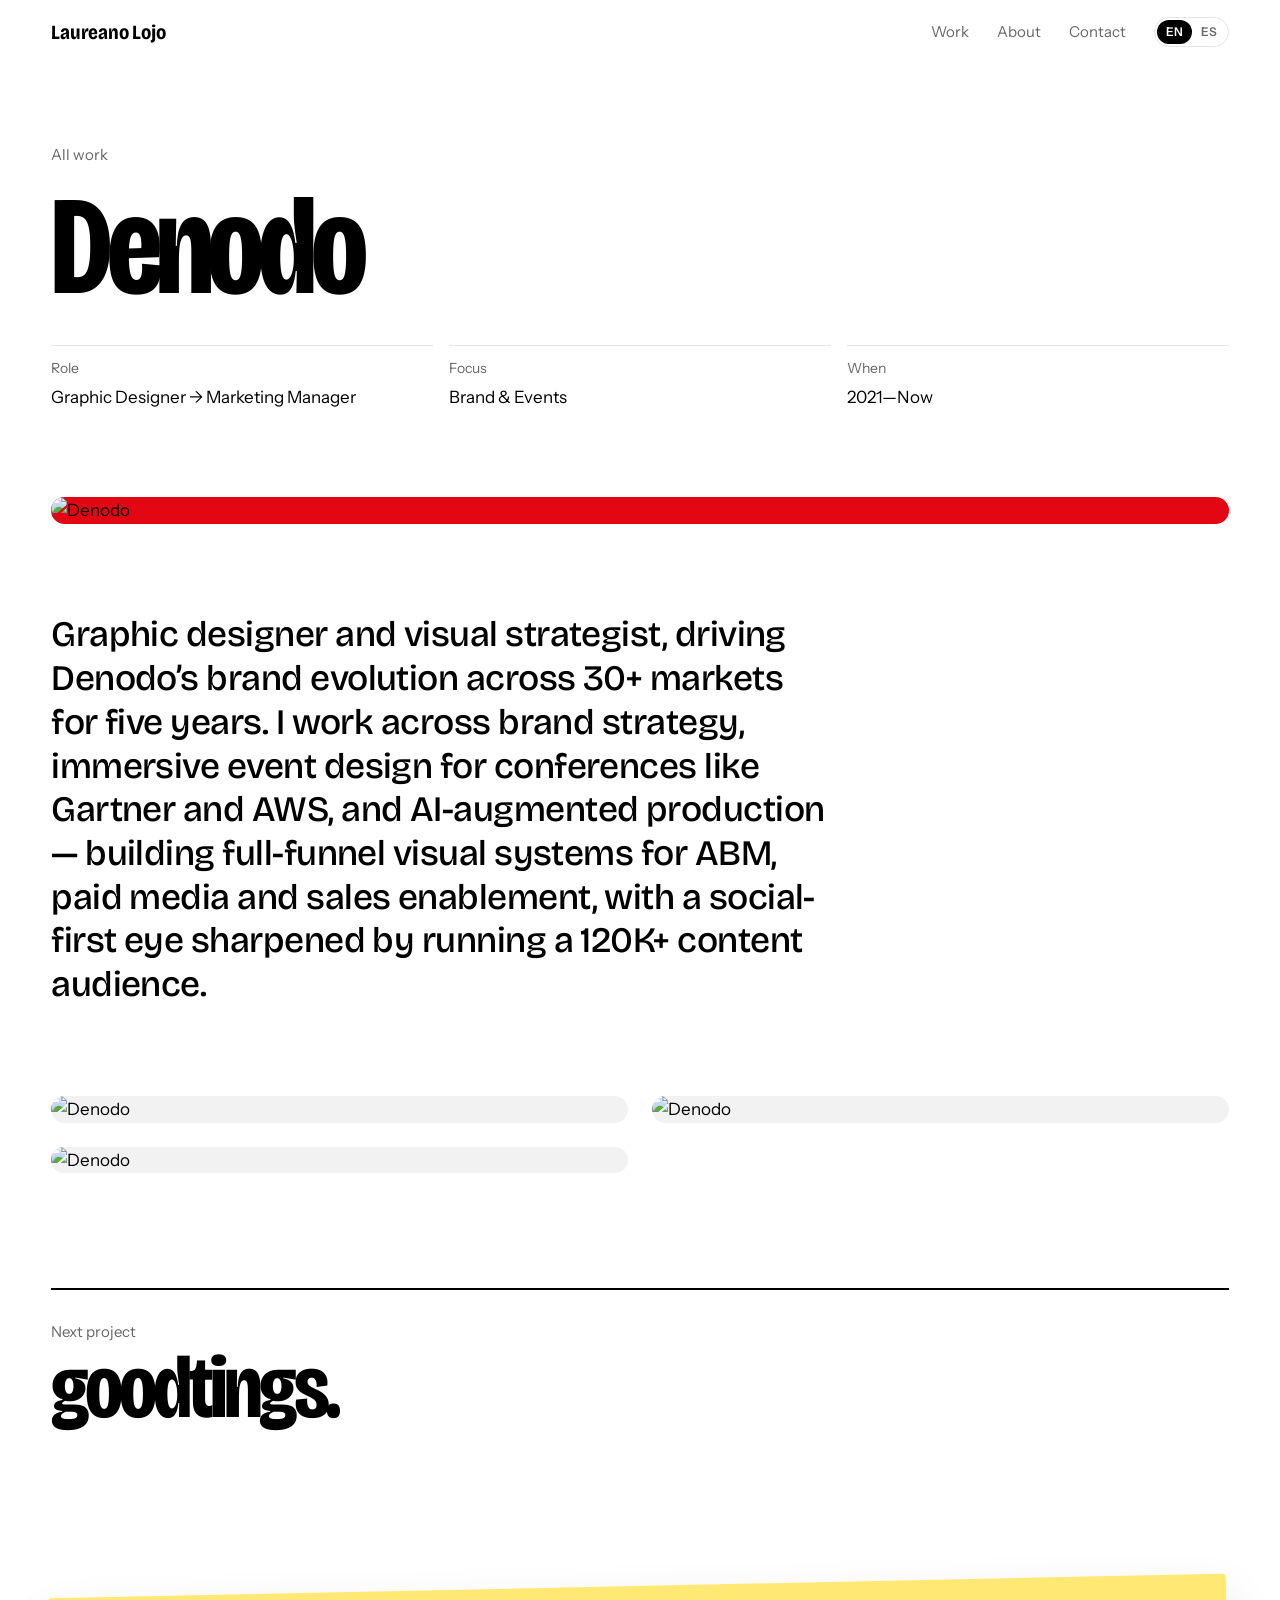
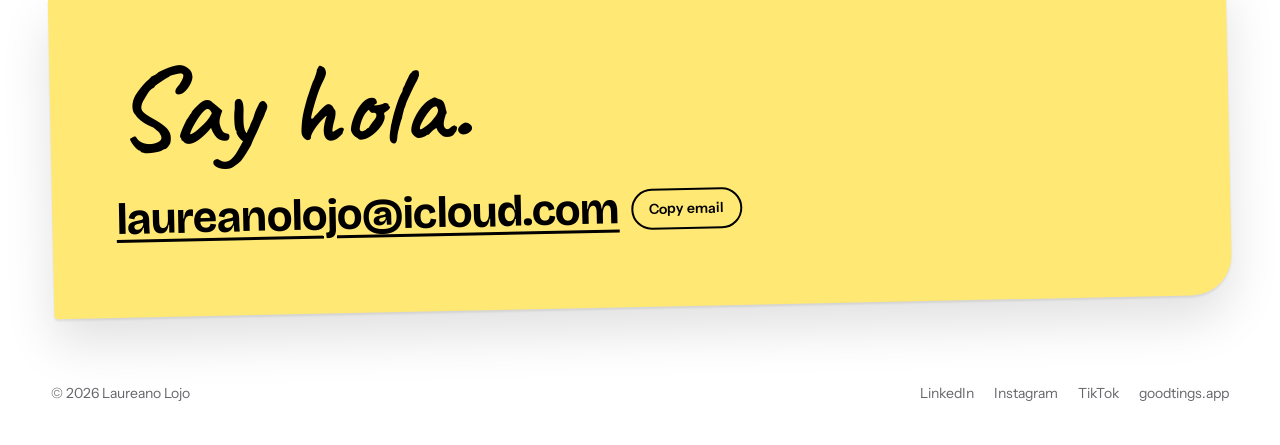
==== project.html @ 53f5b876 "portfolio: the desk — draggable work on a cutting mat, folders for projects, new covers, goodtings 1" ====
<!DOCTYPE html>
<html lang="en">
<head>
<meta charset="UTF-8">
<meta name="viewport" content="width=device-width, initial-scale=1.0, viewport-fit=cover">
<title>Project, Laureano Lojo</title>
<meta name="description" content="Laureano Lojo designs brands, products and the content around them. Brand at Denodo, founder of goodtings. A Coruña, Spain.">
<meta name="theme-color" content="#2F6B57">
<meta property="og:type" content="website">
<meta property="og:title" content="Laureano Lojo, designer">
<meta property="og:description" content="Brands, products and the content around them. Brand at Denodo, founder of goodtings.">
<meta property="og:image" content="https://nitolojo.github.io/laureano-portfolio/assets/images/og-image.jpg">
<meta property="og:url" content="https://nitolojo.github.io/laureano-portfolio/">
<meta name="twitter:card" content="summary_large_image">
<link rel="preconnect" href="https://fonts.googleapis.com">
<link rel="preconnect" href="https://fonts.gstatic.com" crossorigin>
<link href="https://fonts.googleapis.com/css2?family=Bricolage+Grotesque:opsz,wdth,wght@12..96,75..100,500;12..96,75..100,700&family=Caveat:wght@500;600&family=Instrument+Sans:wght@400;600&display=swap" rel="stylesheet">
<link rel="icon" type="image/x-icon" href="assets/favicon.ico">
<link rel="icon" type="image/png" sizes="32x32" href="assets/favicon-32.png">
<link rel="apple-touch-icon" href="assets/apple-touch-icon.png">
<link rel="stylesheet" href="assets/style.css?v=2">
</head>
<body>
<header class="wrap top">
  <a class="name" href="index.html">Laureano Lojo</a>
  <nav aria-label="main">
    <a href="index.html#work" data-en="Work" data-es="Trabajo">Work</a>
    <a href="index.html#about" class="hide-s" data-en="About" data-es="Sobre mí">About</a>
    <a href="index.html#contact" data-en="Contact" data-es="Contacto">Contact</a>
    <span class="lang" role="group" aria-label="language">
      <button type="button" data-lang="en" aria-pressed="true">EN</button>
      <button type="button" data-lang="es" aria-pressed="false">ES</button>
    </span>
  </nav>
</header>

<main id="pd">
  <div class="wrap pd-head">
    <a class="back" href="index.html#work" data-en="All work" data-es="Todo el trabajo">All work</a>
    <h1 id="pd-title">&nbsp;</h1>
    <dl class="pd-meta">
      <div><dt data-en="Role" data-es="Rol">Role</dt><dd id="pd-role"></dd></div>
      <div><dt data-en="Focus" data-es="Enfoque">Focus</dt><dd id="pd-cat"></dd></div>
      <div><dt data-en="When" data-es="Cuándo">When</dt><dd id="pd-year"></dd></div>
    </dl>
    <a class="visit" id="pd-visit" target="_blank" rel="noopener" hidden></a>
  </div>
  <div class="wrap"><div class="pd-cover"><img id="pd-cover" src="" alt=""></div></div>
  <div class="wrap pd-desc"><p id="pd-desc"></p></div>
  <div class="wrap">
    <div class="gallery" id="pd-gallery"></div>
    <a class="next" id="pd-next" href="#"><span data-en="Next project" data-es="Siguiente proyecto">Next project</span><b id="pd-next-name">&nbsp;</b></a>
  </div>
  <section id="contact" class="wrap contact">
    <div class="note">
      <h2 data-en="Say hola." data-es="Di hola.">Say hola.</h2>
      <div class="mail">
        <a href="mailto:laureanolojo@icloud.com">laureanolojo@icloud.com</a>
        <button type="button" class="copy" data-copy="laureanolojo@icloud.com" data-en="Copy email" data-es="Copiar email">Copy email</button>
      </div>
    </div>
  </section>
</main>

<footer class="wrap foot">
  <span>© 2026 Laureano Lojo</span>
  <nav aria-label="social">
    <a href="https://www.linkedin.com/in/laureano-lojo-a14077158/" target="_blank" rel="noopener">LinkedIn</a>
    <a href="https://instagram.com/laureanolojo" target="_blank" rel="noopener">Instagram</a>
    <a href="https://tiktok.com/@laureanolojo" target="_blank" rel="noopener">TikTok</a>
    <a href="https://goodtings.app/" target="_blank" rel="noopener">goodtings.app</a>
  </nav>
</footer>

<script src="assets/data.js?v=2"></script>
<script src="assets/main.js?v=2"></script>
</body>
</html>
---- assets/style.css ----
/* Laureano Lojo — the desk
   Palette: cutting-mat green, white paper, black ink, post-it yellow, signal orange. */
:root {
  --mat: #2F6B57;
  --mat-deep: #275B4A;
  --mat-line: rgba(255, 255, 255, .13);
  --mat-line-strong: rgba(255, 255, 255, .26);
  --paper: #FFFFFF;
  --ink: #000000;
  --graphite: #66666B;
  --rule: #E6E6E3;
  --postit: #FFE873;
  --signal: #FF5A36;
  --display: 'Bricolage Grotesque', 'Helvetica Neue', Arial, sans-serif;
  --text: 'Instrument Sans', 'Helvetica Neue', Arial, sans-serif;
  --hand: 'Caveat', 'Comic Sans MS', cursive;
  --gutter: clamp(16px, 4vw, 56px);
  --ease: cubic-bezier(.2, .8, .2, 1);
}

* { box-sizing: border-box; }
html { -webkit-text-size-adjust: 100%; scroll-behavior: smooth; }
@media (prefers-reduced-motion: reduce) { html { scroll-behavior: auto; } }
body {
  margin: 0; background: var(--paper); color: var(--ink);
  font-family: var(--text); font-size: 17px; line-height: 1.55;
  -webkit-font-smoothing: antialiased; text-rendering: optimizeLegibility;
}
img { max-width: 100%; display: block; }
a { color: inherit; }
button { font: inherit; color: inherit; }
:focus-visible { outline: 3px solid var(--signal); outline-offset: 3px; border-radius: 6px; }
.wrap { padding-inline: var(--gutter); max-width: 1440px; margin-inline: auto; }
.skip { position: absolute; left: -999px; top: 8px; background: var(--ink); color: #fff; padding: 8px 14px; border-radius: 8px; z-index: 100; }
.skip:focus { left: 8px; }

/* ── header ── */
.top { display: flex; align-items: center; justify-content: space-between; gap: 16px; height: 64px; }
.name { font-family: var(--display); font-weight: 700; font-size: 20px; letter-spacing: -.01em; text-decoration: none; font-variation-settings: 'wdth' 85; }
.top nav { display: flex; align-items: center; gap: clamp(10px, 2.4vw, 28px); font-size: 15px; }
.top nav a { text-decoration: none; color: var(--graphite); transition: color .2s; }
.top nav a:hover { color: var(--ink); }
.lang { display: inline-flex; border: 1px solid var(--rule); border-radius: 999px; padding: 2px; }
.lang button { border: 0; background: none; padding: 3px 9px; border-radius: 999px; font-size: 12px; font-weight: 600; color: var(--graphite); cursor: pointer; }
.lang button[aria-pressed="true"] { background: var(--ink); color: #fff; }

/* ── the desk (cutting mat) ── */
.desk {
  position: relative; margin: 0 12px; border-radius: 22px; overflow: hidden;
  height: min(calc(100svh - 76px), 900px); min-height: 600px;
  background:
    linear-gradient(var(--mat-line-strong) 1px, transparent 1px) 0 0 / 200px 200px,
    linear-gradient(90deg, var(--mat-line-strong) 1px, transparent 1px) 0 0 / 200px 200px,
    linear-gradient(var(--mat-line) 1px, transparent 1px) 0 0 / 40px 40px,
    linear-gradient(90deg, var(--mat-line) 1px, transparent 1px) 0 0 / 40px 40px,
    radial-gradient(120% 90% at 30% 20%, var(--mat) 0%, var(--mat-deep) 100%);
  touch-action: pan-y; user-select: none; -webkit-user-select: none;
}
.desk::before { /* the printed ruler along the top edge */
  content: ''; position: absolute; left: 0; right: 0; top: 0; height: 18px; pointer-events: none;
  background:
    linear-gradient(90deg, rgba(255,255,255,.55) 1px, transparent 1px) 0 0 / 40px 14px no-repeat,
    repeating-linear-gradient(90deg, rgba(255,255,255,.55) 0 1px, transparent 1px 40px) 0 0 / 100% 14px no-repeat,
    repeating-linear-gradient(90deg, rgba(255,255,255,.35) 0 1px, transparent 1px 8px) 0 0 / 100% 7px no-repeat;
}
.ruler-n { position: absolute; top: 16px; font: 600 10px/1 var(--text); color: rgba(255,255,255,.55); transform: translateX(-50%); pointer-events: none; }
.desk-copy { position: absolute; left: var(--gutter); right: var(--gutter); bottom: clamp(28px, 5vw, 56px); color: #fff; pointer-events: none; z-index: 1; }
.desk-copy h1 {
  margin: 0; max-width: 15ch; font-family: var(--display); font-weight: 700;
  font-size: clamp(44px, 7.6vw, 124px); line-height: .92; letter-spacing: -.035em; font-variation-settings: 'wdth' 82;
}
.desk-copy p { margin: 18px 0 0; max-width: 44ch; font-size: clamp(15px, 1.3vw, 18px); color: rgba(255,255,255,.82); }

/* objects */
.obj {
  position: absolute; left: 0; top: 0; z-index: 2; cursor: grab; touch-action: none;
  will-change: transform; text-decoration: none; color: var(--ink);
  filter: drop-shadow(0 1px 1px rgba(0,0,0,.18)) drop-shadow(0 8px 14px rgba(0,0,0,.22));
  transition: filter .25s var(--ease);
}
.obj.held { cursor: grabbing; filter: drop-shadow(0 2px 2px rgba(0,0,0,.14)) drop-shadow(0 26px 34px rgba(0,0,0,.3)); }
.obj:focus-visible { outline-color: var(--postit); }
:where(.obj) .face { display: block; position: relative; }
.face span, .face b, .face small { display: block; }

.polaroid { background: #fff; padding: 12px 12px 0; width: 210px; border-radius: 3px; }
.polaroid img { width: 186px; height: 186px; object-fit: cover; border-radius: 1px; pointer-events: none; }
.polaroid .cap { font-family: var(--hand); font-size: 25px; line-height: 1; padding: 12px 2px 16px; text-align: center; }
.phone img { width: 190px; pointer-events: none; }
.badge { width: 190px; }
.badge .clip { width: 46px; height: 64px; margin: 0 auto -14px; border-radius: 10px 10px 4px 4px; background: linear-gradient(#cfd2d6, #9aa0a6); position: relative; z-index: 1; }
.badge .clip::after { content: ''; position: absolute; left: 13px; right: 13px; top: 46px; height: 7px; border-radius: 4px; background: #5c6268; }
.badge .card { background: #fff; border-radius: 14px; overflow: hidden; padding-bottom: 16px; }
.badge .band { background: #E30613; color: #fff; padding: 18px 16px 14px; }
.badge .band b { display: block; font-family: var(--text); font-weight: 700; font-size: 20px; letter-spacing: -.01em; }
.badge .band span { font-size: 12px; opacity: .9; }
.badge .who { padding: 16px 16px 0; }
.badge .who b { display: block; font-family: var(--display); font-weight: 700; font-size: 24px; line-height: 1; font-variation-settings: 'wdth' 85; }
.badge .who span { font-size: 13px; color: var(--graphite); }
.badge .bar { margin: 14px 16px 0; height: 26px; background: repeating-linear-gradient(90deg, #000 0 2px, transparent 2px 4px, #000 4px 5px, transparent 5px 8px); opacity: .85; }
.print { background: #fff; padding: 8px; width: 290px; border-radius: 2px; }
.print img { width: 274px; pointer-events: none; }
.print .tape { position: absolute; top: -12px; left: 50%; width: 96px; height: 26px; margin-left: -48px; background: rgba(255, 246, 200, .78); transform: rotate(-4deg); }
.postit { width: 186px; min-height: 176px; padding: 18px 18px 20px; background: var(--postit); font-family: var(--hand); font-size: 30px; line-height: 1.02; border-radius: 2px 2px 14px 2px; }
.postit small { display: block; margin-top: 10px; font-size: 22px; opacity: .7; }
.sticker { width: 150px; height: 150px; border-radius: 50%; background: var(--signal); color: #fff; display: grid; place-items: center; }
.sticker svg { position: absolute; inset: 0; width: 100%; height: 100%; animation: spin 18s linear infinite; }
.sticker b { font-family: var(--display); font-size: 34px; line-height: .9; text-align: center; font-variation-settings: 'wdth' 80; }
@keyframes spin { to { transform: rotate(1turn); } }
@media (prefers-reduced-motion: reduce) { .sticker svg { animation: none; } }
.bizcard { width: 260px; height: 150px; padding: 18px 20px; background: #fff; border-radius: 6px; display: flex; flex-direction: column; justify-content: space-between; }
.bizcard b { font-family: var(--display); font-size: 22px; font-weight: 700; line-height: 1; font-variation-settings: 'wdth' 85; }
.bizcard span { font-size: 13px; color: var(--graphite); }

.hint { margin: 0 0 14px; color: rgba(255,255,255,.78); font-family: var(--hand); font-size: 26px; transform: rotate(-2deg); transform-origin: left; transition: opacity .6s; }
.desk.touched .hint { opacity: 0; }

/* ── sections ── */
section { padding-block: clamp(72px, 10vw, 140px); }
.sec-h { font-family: var(--display); font-weight: 700; font-size: clamp(36px, 5vw, 64px); line-height: 1; letter-spacing: -.03em; margin: 0 0 clamp(32px, 5vw, 64px); font-variation-settings: 'wdth' 85; }

/* work: projects as folders */
.work-list { display: grid; gap: clamp(48px, 7vw, 96px); }
.proj { display: grid; grid-template-columns: minmax(0, 7fr) minmax(0, 5fr); gap: clamp(24px, 4vw, 64px); align-items: end; text-decoration: none; }
.proj .folder { position: relative; padding-top: 30px; }
.proj .tab { position: absolute; left: 0; top: 0; height: 34px; padding: 6px 18px 0; border-radius: 12px 12px 0 0; background: var(--accent); color: var(--tab-ink, #fff); font-size: 13px; font-weight: 600; }
.proj .sheet { position: relative; border-radius: 0 16px 16px 16px; overflow: hidden; background: var(--accent); aspect-ratio: 16 / 10; }
.proj .sheet img { width: 100%; height: 100%; object-fit: cover; transition: transform .7s var(--ease); }
.proj:hover .sheet img { transform: scale(1.025); }
.proj h3 { margin: 0; font-family: var(--display); font-weight: 700; font-size: clamp(40px, 5.4vw, 80px); line-height: .95; letter-spacing: -.035em; font-variation-settings: 'wdth' 82; }
.proj .meta { margin: 14px 0 0; color: var(--graphite); font-size: 15px; }
.proj .sum { margin: 18px 0 0; max-width: 40ch; }
.proj .open { display: inline-block; margin-top: 22px; font-weight: 600; border-bottom: 2px solid currentColor; padding-bottom: 2px; }
.proj:hover .open { color: var(--mat); }

/* about */
.about { display: grid; grid-template-columns: minmax(0, 7fr) minmax(0, 5fr); gap: clamp(32px, 5vw, 80px); }
.about .lead { margin: 0; font-family: var(--display); font-weight: 500; font-size: clamp(24px, 2.6vw, 36px); line-height: 1.2; letter-spacing: -.015em; max-width: 30ch; }
.facts { margin: 0; display: grid; gap: 0; }
.facts div { display: grid; grid-template-columns: 9.5em 1fr; gap: 16px; padding: 14px 0; border-top: 1px solid var(--rule); }
.facts dt { color: var(--graphite); }
.facts dd { margin: 0; }
.numbers { display: grid; grid-template-columns: repeat(3, minmax(0, 1fr)); gap: 16px; margin-top: clamp(48px, 6vw, 80px); }
.numbers div { padding-top: 16px; border-top: 2px solid var(--ink); }
.numbers b { display: block; font-family: var(--display); font-size: clamp(44px, 6vw, 88px); line-height: .9; letter-spacing: -.04em; font-variation-settings: 'wdth' 80; }
.numbers span { color: var(--graphite); font-size: 15px; }

/* contact: one big post-it */
.contact { padding-bottom: 40px; }
.note {
  position: relative; background: var(--postit); border-radius: 4px 4px 40px 4px; padding: clamp(28px, 5vw, 72px);
  transform: rotate(-1.2deg); box-shadow: 0 2px 2px rgba(0,0,0,.08), 0 24px 50px rgba(0,0,0,.12);
}
.note h2 { margin: 0; font-family: var(--hand); font-weight: 600; font-size: clamp(56px, 9vw, 140px); line-height: .85; }
.note p { margin: 20px 0 0; max-width: 46ch; }
.mail { display: flex; flex-wrap: wrap; align-items: center; gap: 12px; margin-top: 28px; }
.mail a { font-family: var(--display); font-weight: 700; font-size: clamp(22px, 3.4vw, 44px); letter-spacing: -.02em; text-decoration-thickness: 3px; text-underline-offset: 6px; overflow-wrap: anywhere; }
.copy { border: 2px solid var(--ink); background: transparent; border-radius: 999px; padding: 8px 16px; font-weight: 600; font-size: 14px; cursor: pointer; }
.copy:hover { background: var(--ink); color: var(--postit); }
.foot { display: flex; flex-wrap: wrap; justify-content: space-between; gap: 12px; padding-block: 36px 40px; color: var(--graphite); font-size: 14px; }
.foot nav { display: flex; gap: 20px; }
.foot a { text-decoration: none; }
.foot a:hover { color: var(--ink); }

/* project page */
.pd-head { padding-block: clamp(40px, 6vw, 80px) clamp(28px, 4vw, 48px); }
.back { color: var(--graphite); text-decoration: none; font-size: 15px; }
.back:hover { color: var(--ink); }
.pd-head h1 { margin: 18px 0 0; font-family: var(--display); font-weight: 700; font-size: clamp(56px, 11vw, 176px); line-height: .88; letter-spacing: -.045em; font-variation-settings: 'wdth' 78; }
.pd-meta { display: grid; grid-template-columns: repeat(3, minmax(0, 1fr)); gap: 16px; margin: 36px 0 0; }
.pd-meta div { border-top: 1px solid var(--rule); padding-top: 12px; }
.pd-meta dt { color: var(--graphite); font-size: 14px; }
.pd-meta dd { margin: 4px 0 0; }
.visit { display: inline-block; margin-top: 28px; font-weight: 600; border-bottom: 2px solid currentColor; padding-bottom: 2px; text-decoration: none; }
.pd-cover { border-radius: 18px; overflow: hidden; background: var(--accent); }
.pd-cover img { width: 100%; }
.pd-desc { padding-block: clamp(48px, 7vw, 96px); }
.pd-desc p { margin: 0; max-width: 34ch; font-family: var(--display); font-weight: 500; font-size: clamp(24px, 2.8vw, 38px); line-height: 1.22; letter-spacing: -.015em; }
.gallery { columns: 2 380px; column-gap: clamp(12px, 2vw, 24px); }
.gallery img { width: 100%; border-radius: 14px; margin-bottom: clamp(12px, 2vw, 24px); break-inside: avoid; background: #f2f2f2; }
.next { display: block; margin-top: clamp(64px, 9vw, 120px); padding-block: 28px; border-top: 2px solid var(--ink); text-decoration: none; }
.next span { color: var(--graphite); font-size: 15px; }
.next b { display: block; font-family: var(--display); font-size: clamp(44px, 7vw, 104px); line-height: .95; letter-spacing: -.04em; font-variation-settings: 'wdth' 80; transition: color .2s; }
.next:hover b { color: var(--mat); }

/* ── responsive ── */
@media (max-width: 860px) {
  .proj, .about { grid-template-columns: 1fr; }
  .proj { align-items: start; }
  .top nav .hide-s { display: none; }
}
@media (max-width: 640px) {
  .desk { margin: 0 8px; border-radius: 18px; min-height: 560px; }
  .desk-copy h1 { font-size: clamp(40px, 12vw, 60px); }
  .numbers { grid-template-columns: 1fr; }
  .facts div { grid-template-columns: 1fr; gap: 2px; }
  .pd-meta { grid-template-columns: 1fr; }
  .note { transform: none; }
}
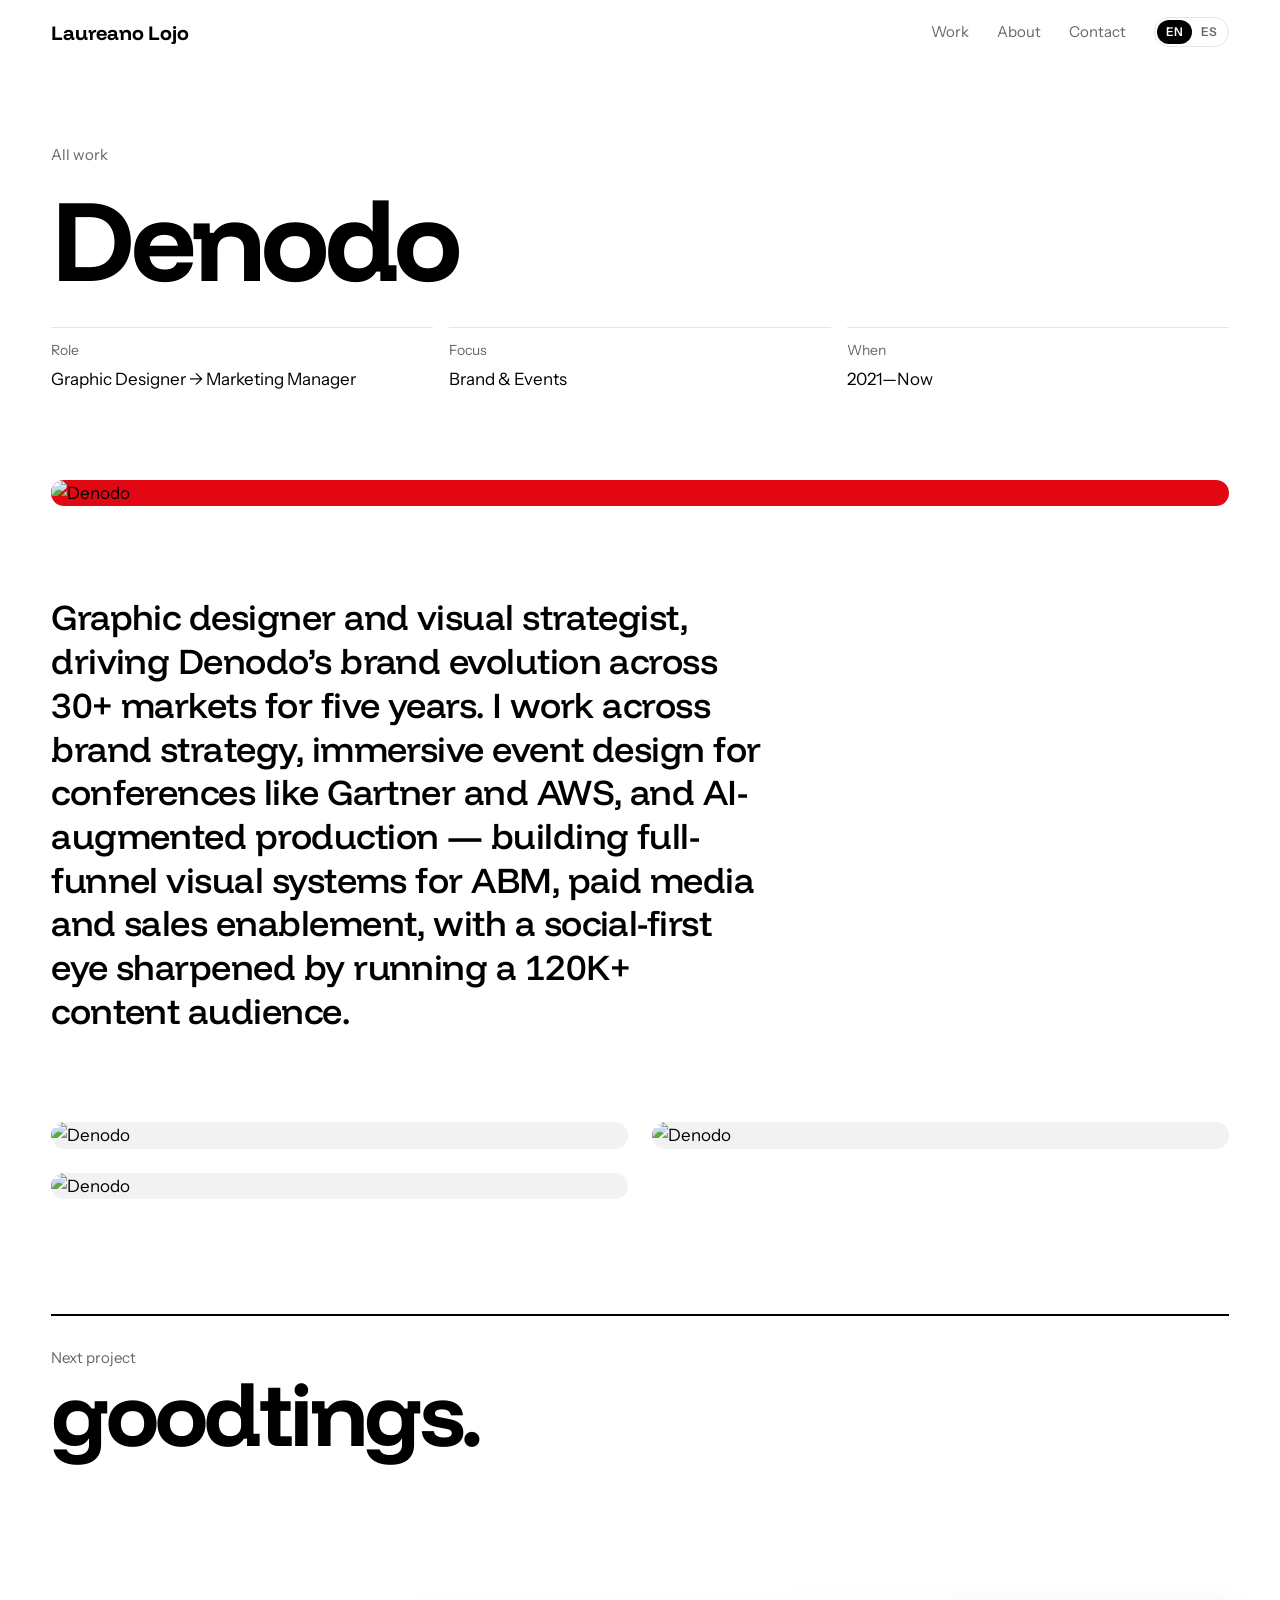
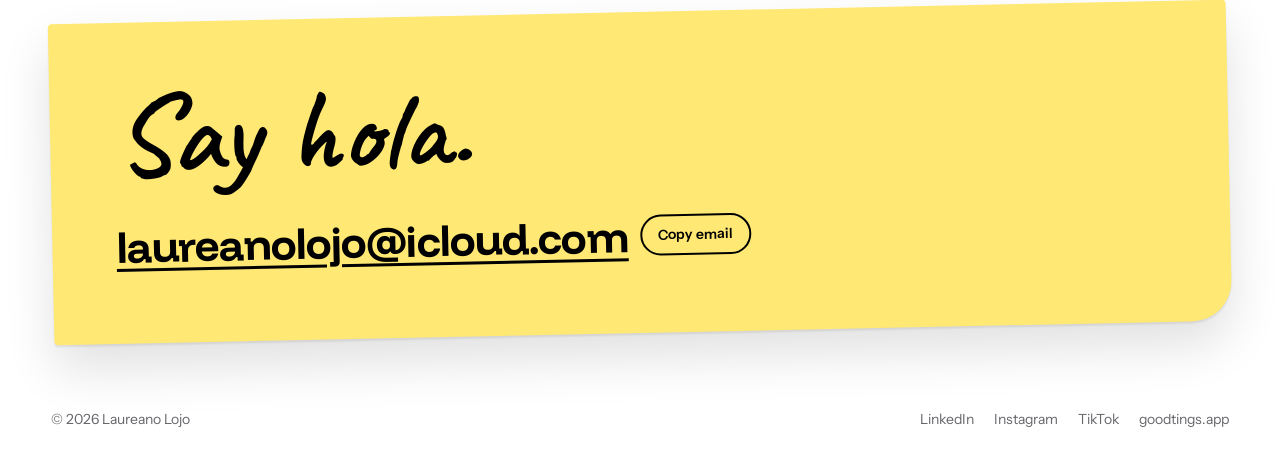
==== commit e41be28d: "portfolio: Funnel Display for headings, headline and desk spacing tuned Co-Authored-By: Claude Opus " ====
--- a/project.html
+++ b/project.html
@@ -14,11 +14,11 @@
 <meta name="twitter:card" content="summary_large_image">
 <link rel="preconnect" href="https://fonts.googleapis.com">
 <link rel="preconnect" href="https://fonts.gstatic.com" crossorigin>
-<link href="https://fonts.googleapis.com/css2?family=Bricolage+Grotesque:opsz,wdth,wght@12..96,75..100,500;12..96,75..100,700&family=Caveat:wght@500;600&family=Instrument+Sans:wght@400;600&display=swap" rel="stylesheet">
+<link href="https://fonts.googleapis.com/css2?family=Funnel+Display:wght@500;600;700&family=Caveat:wght@500;600&family=Instrument+Sans:wght@400;600&display=swap" rel="stylesheet">
 <link rel="icon" type="image/x-icon" href="assets/favicon.ico">
 <link rel="icon" type="image/png" sizes="32x32" href="assets/favicon-32.png">
 <link rel="apple-touch-icon" href="assets/apple-touch-icon.png">
-<link rel="stylesheet" href="assets/style.css?v=2">
+<link rel="stylesheet" href="assets/style.css?v=3">
 </head>
 <body>
 <header class="wrap top">
--- a/assets/style.css
+++ b/assets/style.css
@@ -11,7 +11,7 @@
   --rule: #E6E6E3;
   --postit: #FFE873;
   --signal: #FF5A36;
-  --display: 'Bricolage Grotesque', 'Helvetica Neue', Arial, sans-serif;
+  --display: 'Funnel Display', 'Helvetica Neue', Arial, sans-serif;
   --text: 'Instrument Sans', 'Helvetica Neue', Arial, sans-serif;
   --hand: 'Caveat', 'Comic Sans MS', cursive;
   --gutter: clamp(16px, 4vw, 56px);
@@ -36,7 +36,7 @@
 
 /* ── header ── */
 .top { display: flex; align-items: center; justify-content: space-between; gap: 16px; height: 64px; }
-.name { font-family: var(--display); font-weight: 700; font-size: 20px; letter-spacing: -.01em; text-decoration: none; font-variation-settings: 'wdth' 85; }
+.name { font-family: var(--display); font-weight: 700; font-size: 20px; letter-spacing: -.01em; text-decoration: none; }
 .top nav { display: flex; align-items: center; gap: clamp(10px, 2.4vw, 28px); font-size: 15px; }
 .top nav a { text-decoration: none; color: var(--graphite); transition: color .2s; }
 .top nav a:hover { color: var(--ink); }
@@ -66,8 +66,8 @@
 .ruler-n { position: absolute; top: 16px; font: 600 10px/1 var(--text); color: rgba(255,255,255,.55); transform: translateX(-50%); pointer-events: none; }
 .desk-copy { position: absolute; left: var(--gutter); right: var(--gutter); bottom: clamp(28px, 5vw, 56px); color: #fff; pointer-events: none; z-index: 1; }
 .desk-copy h1 {
-  margin: 0; max-width: 15ch; font-family: var(--display); font-weight: 700;
-  font-size: clamp(44px, 7.6vw, 124px); line-height: .92; letter-spacing: -.035em; font-variation-settings: 'wdth' 82;
+  margin: 0; max-width: 19ch; font-family: var(--display); font-weight: 600;
+  font-size: clamp(40px, 5.6vw, 92px); line-height: .98; letter-spacing: -.03em;
 }
 .desk-copy p { margin: 18px 0 0; max-width: 44ch; font-size: clamp(15px, 1.3vw, 18px); color: rgba(255,255,255,.82); }
 
@@ -95,7 +95,7 @@
 .badge .band b { display: block; font-family: var(--text); font-weight: 700; font-size: 20px; letter-spacing: -.01em; }
 .badge .band span { font-size: 12px; opacity: .9; }
 .badge .who { padding: 16px 16px 0; }
-.badge .who b { display: block; font-family: var(--display); font-weight: 700; font-size: 24px; line-height: 1; font-variation-settings: 'wdth' 85; }
+.badge .who b { display: block; font-family: var(--display); font-weight: 700; font-size: 24px; line-height: 1; }
 .badge .who span { font-size: 13px; color: var(--graphite); }
 .badge .bar { margin: 14px 16px 0; height: 26px; background: repeating-linear-gradient(90deg, #000 0 2px, transparent 2px 4px, #000 4px 5px, transparent 5px 8px); opacity: .85; }
 .print { background: #fff; padding: 8px; width: 290px; border-radius: 2px; }
@@ -105,11 +105,11 @@
 .postit small { display: block; margin-top: 10px; font-size: 22px; opacity: .7; }
 .sticker { width: 150px; height: 150px; border-radius: 50%; background: var(--signal); color: #fff; display: grid; place-items: center; }
 .sticker svg { position: absolute; inset: 0; width: 100%; height: 100%; animation: spin 18s linear infinite; }
-.sticker b { font-family: var(--display); font-size: 34px; line-height: .9; text-align: center; font-variation-settings: 'wdth' 80; }
+.sticker b { font-family: var(--display); font-weight: 600; font-size: 25px; line-height: .95; text-align: center; letter-spacing: -.02em; }
 @keyframes spin { to { transform: rotate(1turn); } }
 @media (prefers-reduced-motion: reduce) { .sticker svg { animation: none; } }
 .bizcard { width: 260px; height: 150px; padding: 18px 20px; background: #fff; border-radius: 6px; display: flex; flex-direction: column; justify-content: space-between; }
-.bizcard b { font-family: var(--display); font-size: 22px; font-weight: 700; line-height: 1; font-variation-settings: 'wdth' 85; }
+.bizcard b { font-family: var(--display); font-size: 22px; font-weight: 700; line-height: 1; }
 .bizcard span { font-size: 13px; color: var(--graphite); }
 
 .hint { margin: 0 0 14px; color: rgba(255,255,255,.78); font-family: var(--hand); font-size: 26px; transform: rotate(-2deg); transform-origin: left; transition: opacity .6s; }
@@ -117,7 +117,7 @@
 
 /* ── sections ── */
 section { padding-block: clamp(72px, 10vw, 140px); }
-.sec-h { font-family: var(--display); font-weight: 700; font-size: clamp(36px, 5vw, 64px); line-height: 1; letter-spacing: -.03em; margin: 0 0 clamp(32px, 5vw, 64px); font-variation-settings: 'wdth' 85; }
+.sec-h { font-family: var(--display); font-weight: 700; font-size: clamp(36px, 5vw, 64px); line-height: 1; letter-spacing: -.03em; margin: 0 0 clamp(32px, 5vw, 64px); }
 
 /* work: projects as folders */
 .work-list { display: grid; gap: clamp(48px, 7vw, 96px); }
@@ -127,7 +127,7 @@
 .proj .sheet { position: relative; border-radius: 0 16px 16px 16px; overflow: hidden; background: var(--accent); aspect-ratio: 16 / 10; }
 .proj .sheet img { width: 100%; height: 100%; object-fit: cover; transition: transform .7s var(--ease); }
 .proj:hover .sheet img { transform: scale(1.025); }
-.proj h3 { margin: 0; font-family: var(--display); font-weight: 700; font-size: clamp(40px, 5.4vw, 80px); line-height: .95; letter-spacing: -.035em; font-variation-settings: 'wdth' 82; }
+.proj h3 { margin: 0; font-family: var(--display); font-weight: 700; font-size: clamp(40px, 5.4vw, 80px); line-height: .95; letter-spacing: -.035em; }
 .proj .meta { margin: 14px 0 0; color: var(--graphite); font-size: 15px; }
 .proj .sum { margin: 18px 0 0; max-width: 40ch; }
 .proj .open { display: inline-block; margin-top: 22px; font-weight: 600; border-bottom: 2px solid currentColor; padding-bottom: 2px; }
@@ -142,7 +142,7 @@
 .facts dd { margin: 0; }
 .numbers { display: grid; grid-template-columns: repeat(3, minmax(0, 1fr)); gap: 16px; margin-top: clamp(48px, 6vw, 80px); }
 .numbers div { padding-top: 16px; border-top: 2px solid var(--ink); }
-.numbers b { display: block; font-family: var(--display); font-size: clamp(44px, 6vw, 88px); line-height: .9; letter-spacing: -.04em; font-variation-settings: 'wdth' 80; }
+.numbers b { display: block; font-family: var(--display); font-size: clamp(44px, 6vw, 88px); line-height: .9; letter-spacing: -.04em; }
 .numbers span { color: var(--graphite); font-size: 15px; }
 
 /* contact: one big post-it */
@@ -166,7 +166,7 @@
 .pd-head { padding-block: clamp(40px, 6vw, 80px) clamp(28px, 4vw, 48px); }
 .back { color: var(--graphite); text-decoration: none; font-size: 15px; }
 .back:hover { color: var(--ink); }
-.pd-head h1 { margin: 18px 0 0; font-family: var(--display); font-weight: 700; font-size: clamp(56px, 11vw, 176px); line-height: .88; letter-spacing: -.045em; font-variation-settings: 'wdth' 78; }
+.pd-head h1 { margin: 18px 0 0; font-family: var(--display); font-weight: 700; font-size: clamp(52px, 9vw, 150px); line-height: .92; letter-spacing: -.04em; }
 .pd-meta { display: grid; grid-template-columns: repeat(3, minmax(0, 1fr)); gap: 16px; margin: 36px 0 0; }
 .pd-meta div { border-top: 1px solid var(--rule); padding-top: 12px; }
 .pd-meta dt { color: var(--graphite); font-size: 14px; }
@@ -180,7 +180,7 @@
 .gallery img { width: 100%; border-radius: 14px; margin-bottom: clamp(12px, 2vw, 24px); break-inside: avoid; background: #f2f2f2; }
 .next { display: block; margin-top: clamp(64px, 9vw, 120px); padding-block: 28px; border-top: 2px solid var(--ink); text-decoration: none; }
 .next span { color: var(--graphite); font-size: 15px; }
-.next b { display: block; font-family: var(--display); font-size: clamp(44px, 7vw, 104px); line-height: .95; letter-spacing: -.04em; font-variation-settings: 'wdth' 80; transition: color .2s; }
+.next b { display: block; font-family: var(--display); font-size: clamp(44px, 7vw, 104px); line-height: .95; letter-spacing: -.04em; transition: color .2s; }
 .next:hover b { color: var(--mat); }
 
 /* ── responsive ── */
@@ -191,7 +191,7 @@
 }
 @media (max-width: 640px) {
   .desk { margin: 0 8px; border-radius: 18px; min-height: 560px; }
-  .desk-copy h1 { font-size: clamp(40px, 12vw, 60px); }
+  .desk-copy h1 { font-size: clamp(36px, 10.4vw, 52px); }
   .numbers { grid-template-columns: 1fr; }
   .facts div { grid-template-columns: 1fr; gap: 2px; }
   .pd-meta { grid-template-columns: 1fr; }
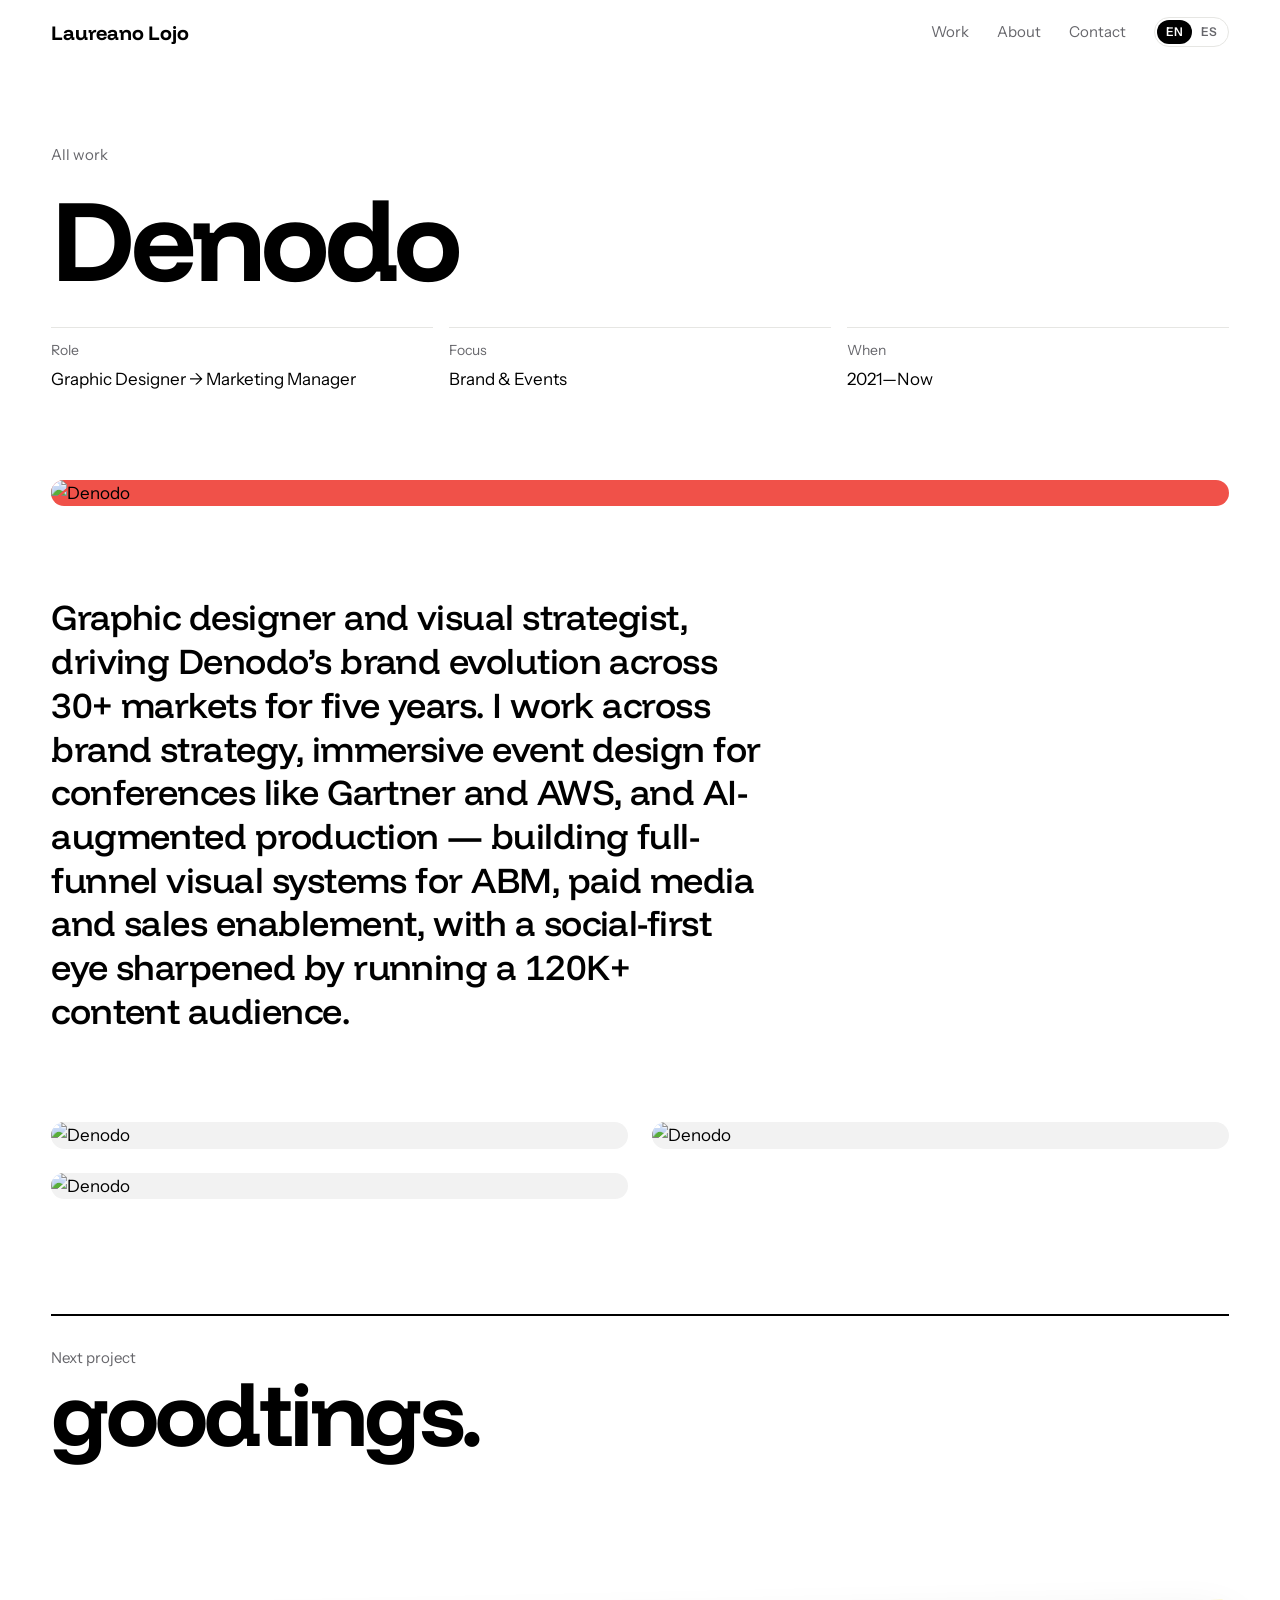
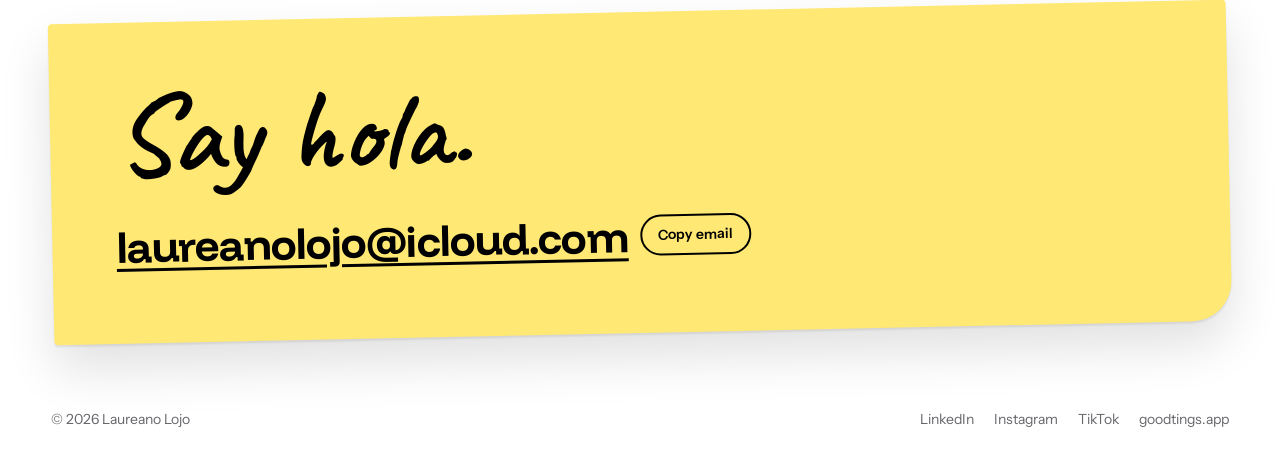
==== commit e6b38da6: "portfolio: cleaner folders (neutral folder, coloured index tab + edge, one sheet that lifts, white f" ====
--- a/project.html
+++ b/project.html
@@ -14,11 +14,11 @@
 <meta name="twitter:card" content="summary_large_image">
 <link rel="preconnect" href="https://fonts.googleapis.com">
 <link rel="preconnect" href="https://fonts.gstatic.com" crossorigin>
-<link href="https://fonts.googleapis.com/css2?family=Funnel+Display:wght@500;600;700&family=Caveat:wght@500;600&family=Instrument+Sans:wght@400;600&display=swap" rel="stylesheet">
-<link rel="icon" type="image/x-icon" href="assets/favicon.ico">
-<link rel="icon" type="image/png" sizes="32x32" href="assets/favicon-32.png">
-<link rel="apple-touch-icon" href="assets/apple-touch-icon.png">
-<link rel="stylesheet" href="assets/style.css?v=3">
+<link href="https://fonts.googleapis.com/css2?family=Figtree:wght@700;800&family=Funnel+Display:wght@500;600;700&family=Caveat:wght@500;600&family=Instrument+Sans:wght@400;600&display=swap" rel="stylesheet">
+<link rel="icon" type="image/x-icon" href="assets/favicon.ico?v=2">
+<link rel="icon" type="image/png" sizes="32x32" href="assets/favicon-32.png?v=2">
+<link rel="apple-touch-icon" href="assets/apple-touch-icon.png?v=2">
+<link rel="stylesheet" href="assets/style.css?v=6">
 </head>
 <body>
 <header class="wrap top">
@@ -72,7 +72,7 @@
   </nav>
 </footer>
 
-<script src="assets/data.js?v=2"></script>
-<script src="assets/main.js?v=2"></script>
+<script src="assets/data.js?v=6"></script>
+<script src="assets/main.js?v=6"></script>
 </body>
 </html>
--- a/assets/style.css
+++ b/assets/style.css
@@ -91,7 +91,7 @@
 .badge .clip { width: 46px; height: 64px; margin: 0 auto -14px; border-radius: 10px 10px 4px 4px; background: linear-gradient(#cfd2d6, #9aa0a6); position: relative; z-index: 1; }
 .badge .clip::after { content: ''; position: absolute; left: 13px; right: 13px; top: 46px; height: 7px; border-radius: 4px; background: #5c6268; }
 .badge .card { background: #fff; border-radius: 14px; overflow: hidden; padding-bottom: 16px; }
-.badge .band { background: #E30613; color: #fff; padding: 18px 16px 14px; }
+.badge .band { background: #F05149; color: #fff; padding: 18px 16px 14px; }
 .badge .band b { display: block; font-family: var(--text); font-weight: 700; font-size: 20px; letter-spacing: -.01em; }
 .badge .band span { font-size: 12px; opacity: .9; }
 .badge .who { padding: 16px 16px 0; }
@@ -119,19 +119,50 @@
 section { padding-block: clamp(72px, 10vw, 140px); }
 .sec-h { font-family: var(--display); font-weight: 700; font-size: clamp(36px, 5vw, 64px); line-height: 1; letter-spacing: -.03em; margin: 0 0 clamp(32px, 5vw, 64px); }
 
-/* work: projects as folders */
-.work-list { display: grid; gap: clamp(48px, 7vw, 96px); }
-.proj { display: grid; grid-template-columns: minmax(0, 7fr) minmax(0, 5fr); gap: clamp(24px, 4vw, 64px); align-items: end; text-decoration: none; }
-.proj .folder { position: relative; padding-top: 30px; }
-.proj .tab { position: absolute; left: 0; top: 0; height: 34px; padding: 6px 18px 0; border-radius: 12px 12px 0 0; background: var(--accent); color: var(--tab-ink, #fff); font-size: 13px; font-weight: 600; }
-.proj .sheet { position: relative; border-radius: 0 16px 16px 16px; overflow: hidden; background: var(--accent); aspect-ratio: 16 / 10; }
-.proj .sheet img { width: 100%; height: 100%; object-fit: cover; transition: transform .7s var(--ease); }
-.proj:hover .sheet img { transform: scale(1.025); }
-.proj h3 { margin: 0; font-family: var(--display); font-weight: 700; font-size: clamp(40px, 5.4vw, 80px); line-height: .95; letter-spacing: -.035em; }
-.proj .meta { margin: 14px 0 0; color: var(--graphite); font-size: 15px; }
-.proj .sum { margin: 18px 0 0; max-width: 40ch; }
-.proj .open { display: inline-block; margin-top: 22px; font-weight: 600; border-bottom: 2px solid currentColor; padding-bottom: 2px; }
-.proj:hover .open { color: var(--mat); }
+/* work: a drawer of folders. they stack as you scroll and their coloured tabs stay visible, like an index. */
+.work-list { position: relative; }
+.folder {
+  position: sticky; top: 76px; display: block; padding-top: 46px; margin-bottom: 18vh;
+  text-decoration: none; color: var(--ink); transform-origin: 50% 0; will-change: transform;
+}
+.folder:last-child { margin-bottom: 0; }
+.f-tab {
+  position: absolute; top: 0; left: var(--tabx); width: min(30%, 320px); height: 50px; padding: 12px 20px 0;
+  display: flex; justify-content: space-between; align-items: baseline; gap: 12px;
+  background: var(--accent); color: var(--f-ink); border-radius: 14px 14px 0 0;
+  font-family: var(--display); font-weight: 600; font-size: 18px; letter-spacing: -.01em;
+}
+.f-tab em { font-style: normal; font-family: var(--text); font-weight: 400; font-size: 13px; opacity: .8; }
+.f-back {
+  position: relative; display: block; height: clamp(520px, 72vh, 660px);
+  background: #F1F1EF; border-radius: 22px; border-top: 4px solid var(--accent); overflow: hidden;
+  box-shadow: 0 -10px 30px rgba(0,0,0,.06);
+}
+.folder:first-child .f-back { box-shadow: none; }
+.f-sheet {
+  position: absolute; left: 7%; right: 7%; top: 6%; aspect-ratio: 16 / 10; border-radius: 14px; overflow: hidden; background: #fff;
+  box-shadow: 0 1px 2px rgba(0,0,0,.08), 0 18px 40px rgba(0,0,0,.12);
+  transition: transform .7s var(--ease);
+}
+.f-sheet img { width: 100%; height: 100%; object-fit: cover; }
+.folder:hover .f-sheet, .folder:focus-visible .f-sheet { transform: translateY(-14px); }
+.f-front {
+  position: absolute; left: 0; right: 0; bottom: 0; height: 44%;
+  display: grid; grid-template-columns: minmax(0, 1.1fr) minmax(0, 1fr); gap: clamp(20px, 4vw, 64px); align-items: end;
+  padding: clamp(24px, 3.4vw, 48px); background: #fff; border-radius: 22px;
+  box-shadow: 0 -1px 0 rgba(0,0,0,.05), 0 -24px 48px rgba(0,0,0,.08);
+}
+.f-front h3 { margin: 0; font-family: var(--display); font-weight: 600; font-size: clamp(44px, 6vw, 92px); line-height: .92; letter-spacing: -.04em; }
+.f-info { display: block; max-width: 40ch; }
+.f-info .meta { display: block; color: var(--graphite); font-size: 15px; }
+.f-info .sum { display: block; margin-top: 10px; font-size: 17px; }
+.f-open {
+  display: inline-flex; align-items: center; gap: 10px; margin-top: 22px; padding: 10px 18px 10px 14px; border-radius: 999px;
+  border: 1.5px solid var(--ink); font-weight: 600; font-size: 15px; transition: background .25s, color .25s;
+}
+.f-open i { width: 10px; height: 10px; border-radius: 50%; background: var(--accent); }
+.folder:hover .f-open, .folder:focus-visible .f-open { background: var(--ink); color: #fff; }
+@media (prefers-reduced-motion: reduce) { .f-sheet { transition: none; } }
 
 /* about */
 .about { display: grid; grid-template-columns: minmax(0, 7fr) minmax(0, 5fr); gap: clamp(32px, 5vw, 80px); }
@@ -183,10 +214,44 @@
 .next b { display: block; font-family: var(--display); font-size: clamp(44px, 7vw, 104px); line-height: .95; letter-spacing: -.04em; transition: color .2s; }
 .next:hover b { color: var(--mat); }
 
+/* case study */
+.story { display: grid; gap: clamp(88px, 12vw, 168px); }
+.blk-text h2 { margin: 0; font-family: var(--display); font-weight: 600; font-size: clamp(34px, 4.2vw, 60px); line-height: 1; letter-spacing: -.03em; }
+.blk-text p { margin: 18px 0 0; max-width: 44ch; color: #2b2b2e; font-size: 18px; }
+.blk img, .blk video { width: 100%; border-radius: 20px; background: #f3f3f3; }
+.blk-split { display: grid; grid-template-columns: minmax(0, 5fr) minmax(0, 6fr); gap: clamp(28px, 6vw, 96px); align-items: center; }
+.blk-split img { aspect-ratio: 4 / 5; object-fit: cover; }
+.blk-wide .blk-text { display: grid; grid-template-columns: minmax(0, 5fr) minmax(0, 6fr); gap: clamp(20px, 6vw, 96px); align-items: end; margin-bottom: clamp(28px, 4vw, 48px); }
+.blk-wide .blk-text p { margin: 0; }
+.blk-glasses { background: #050505; color: #fff; border-radius: 28px; padding: clamp(28px, 5vw, 72px); }
+.blk-glasses .blk-text p { color: rgba(255,255,255,.72); }
+.lenses { display: grid; grid-template-columns: 1fr 1.05fr 1fr; gap: clamp(10px, 2vw, 24px); align-items: center; margin-top: clamp(32px, 5vw, 56px); }
+.lenses img { aspect-ratio: 4 / 5; object-fit: cover; border-radius: 16px; background: #111; }
+.lenses video { aspect-ratio: 9 / 16; object-fit: cover; border-radius: 22px; background: #111; box-shadow: 0 0 0 1px rgba(255,255,255,.12), 0 30px 80px rgba(74,237,128,.12); }
+.kit { display: grid; grid-template-columns: repeat(4, minmax(0, 1fr)); gap: clamp(10px, 1.6vw, 18px); margin-top: clamp(28px, 4vw, 48px); }
+.k-mark { grid-column: span 2; grid-row: span 2; background: #0D0D0D; border-radius: 20px; display: grid; place-items: center; min-height: 280px; }
+.k-mark img { width: 62%; background: none; border-radius: 0; }
+.k-type { grid-column: span 2; border: 1px solid var(--rule); border-radius: 20px; padding: 22px 24px; display: grid; grid-template-columns: auto 1fr; column-gap: 20px; align-items: end; font-family: 'Figtree', var(--text); }
+.k-type b { grid-row: span 2; font-size: clamp(64px, 7vw, 108px); line-height: .8; font-weight: 800; }
+.k-type span { color: var(--graphite); font-size: 14px; }
+.k-type .k-sample { color: var(--ink); font-size: clamp(16px, 1.6vw, 22px); font-weight: 700; line-height: 1.15; }
+.k-chip { border-radius: 20px; padding: 18px 18px 16px; min-height: 120px; display: flex; flex-direction: column; justify-content: space-between; font-size: 14px; font-weight: 600; box-shadow: inset 0 0 0 1px rgba(0,0,0,.08); }
+.k-chip span:last-child { opacity: .7; font-weight: 400; }
+
 /* ── responsive ── */
 @media (max-width: 860px) {
-  .proj, .about { grid-template-columns: 1fr; }
-  .proj { align-items: start; }
+  .about, .blk-split, .blk-wide .blk-text { grid-template-columns: 1fr; }
+  .f-back { height: auto; padding: 18px 14px 0; }
+  .f-sheet { position: relative; left: auto; right: auto; top: auto; display: block; }
+  .f-front { position: relative; height: auto; margin: -36px -14px 0; grid-template-columns: 1fr; gap: 14px; padding: 24px 22px 26px; }
+  .folder { top: 68px; margin-bottom: 10vh; }
+  .f-tab { width: 33.33%; padding: 13px 14px 0; font-size: 15px; height: 46px; }
+  .f-tab em { display: none; }
+  .lenses { grid-template-columns: 1fr 1fr; }
+  .lenses video { grid-column: 1 / -1; grid-row: 1; width: min(100%, 340px); justify-self: center; }
+  .kit { grid-template-columns: repeat(2, minmax(0, 1fr)); }
+  .k-mark, .k-type { grid-column: span 2; }
+  .k-mark { grid-row: auto; min-height: 200px; }
   .top nav .hide-s { display: none; }
 }
 @media (max-width: 640px) {
@@ -197,3 +262,5 @@
   .pd-meta { grid-template-columns: 1fr; }
   .note { transform: none; }
 }
+.blk-wide.tall img { width: min(100%, 900px); margin-left: auto; }
+.gallery:has(> img:only-child) { columns: 1; max-width: 760px; }
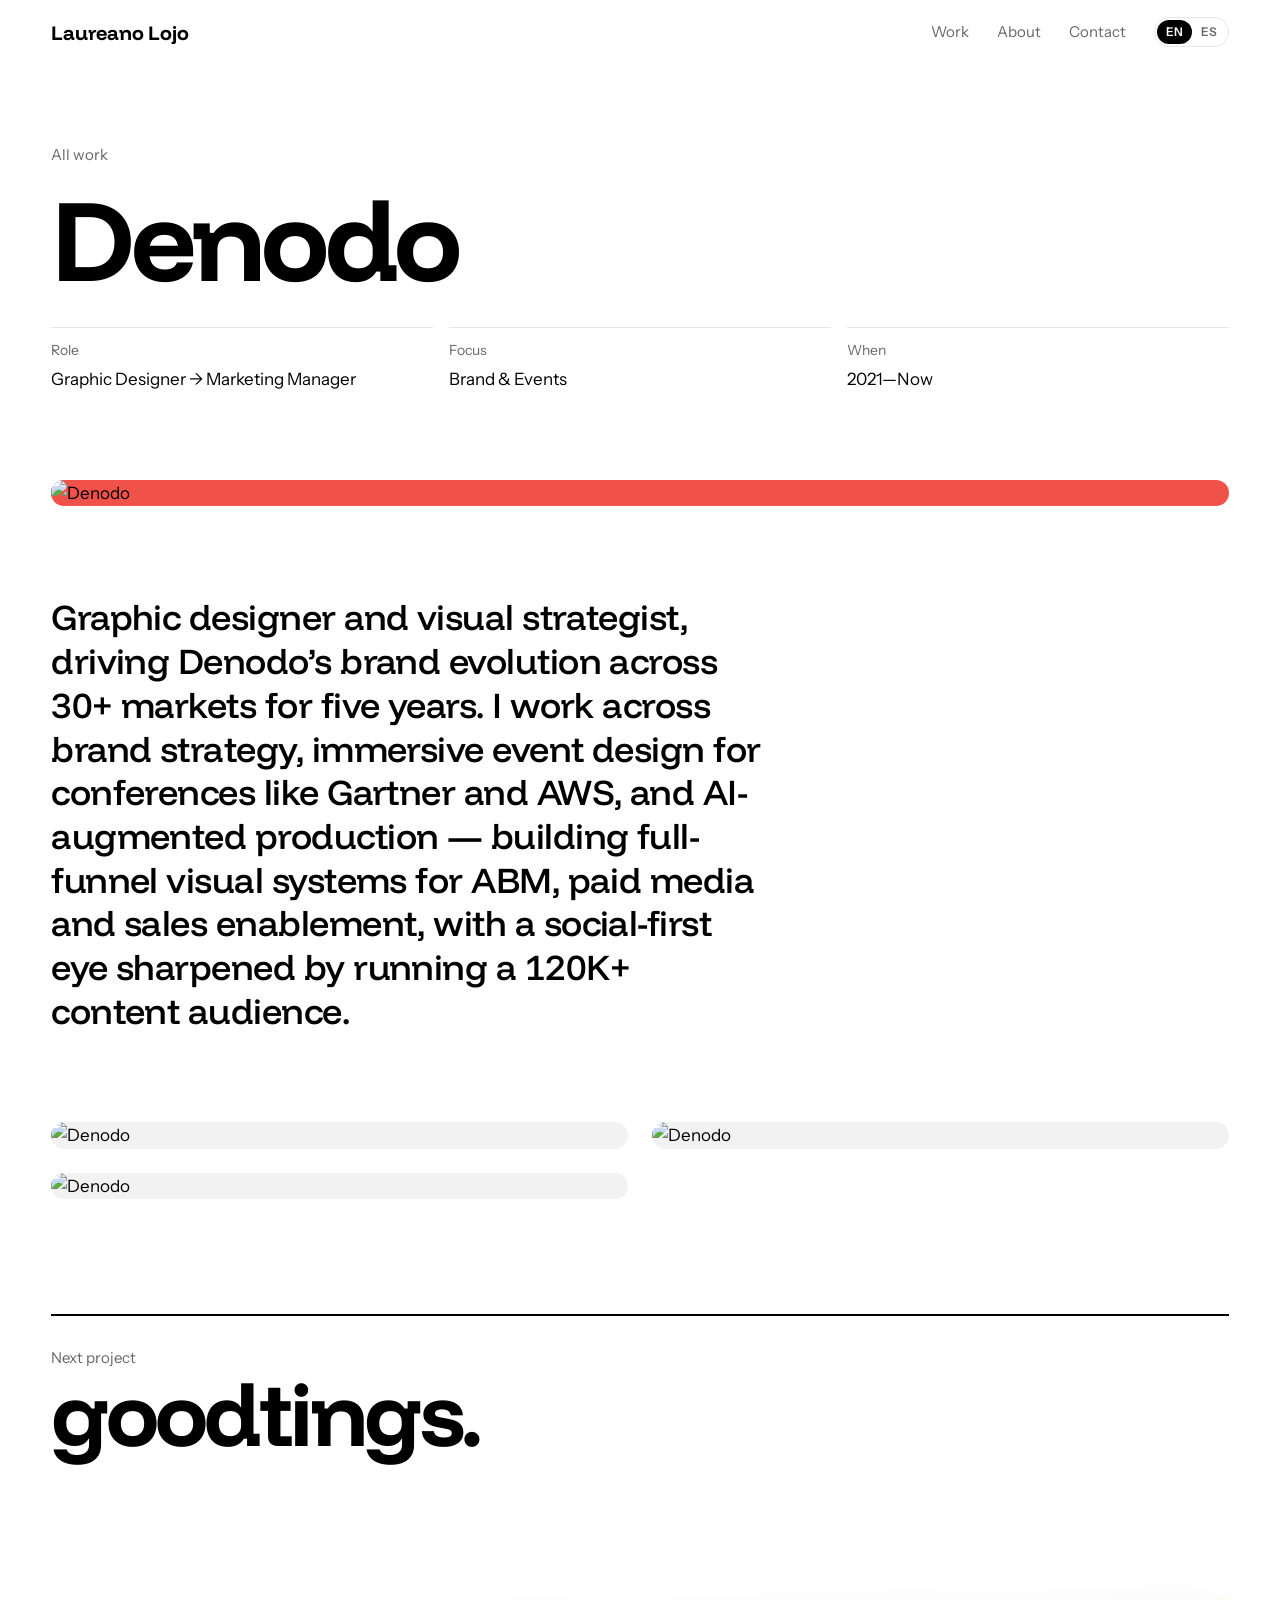
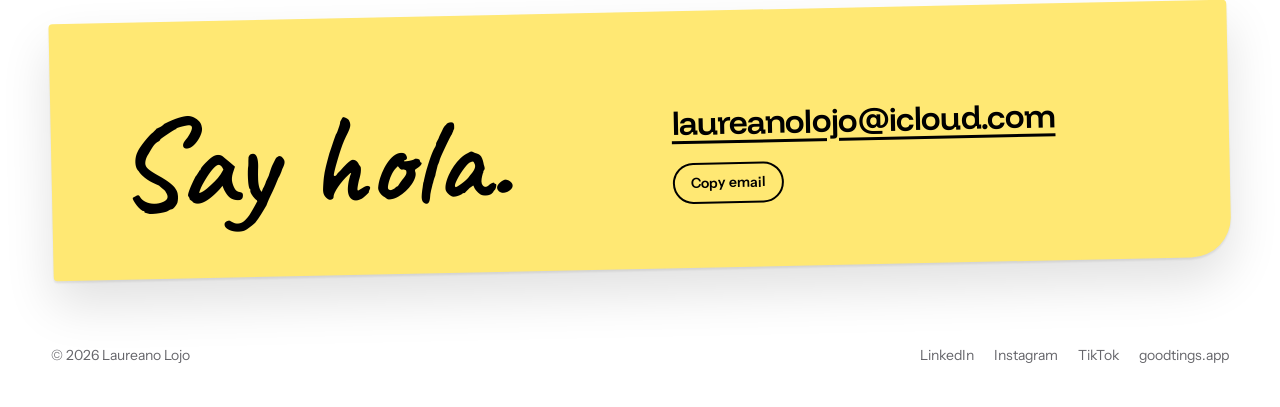
==== commit 2552f3bd: "portfolio polish: tab fillets and square corner on edge folder, sticker ring fits once, business car" ====
--- a/project.html
+++ b/project.html
@@ -18,7 +18,7 @@
 <link rel="icon" type="image/x-icon" href="assets/favicon.ico?v=2">
 <link rel="icon" type="image/png" sizes="32x32" href="assets/favicon-32.png?v=2">
 <link rel="apple-touch-icon" href="assets/apple-touch-icon.png?v=2">
-<link rel="stylesheet" href="assets/style.css?v=6">
+<link rel="stylesheet" href="assets/style.css?v=7">
 </head>
 <body>
 <header class="wrap top">
@@ -73,6 +73,6 @@
 </footer>
 
 <script src="assets/data.js?v=6"></script>
-<script src="assets/main.js?v=6"></script>
+<script src="assets/main.js?v=7"></script>
 </body>
 </html>
--- a/assets/style.css
+++ b/assets/style.css
@@ -110,7 +110,7 @@
 @media (prefers-reduced-motion: reduce) { .sticker svg { animation: none; } }
 .bizcard { width: 260px; height: 150px; padding: 18px 20px; background: #fff; border-radius: 6px; display: flex; flex-direction: column; justify-content: space-between; }
 .bizcard b { font-family: var(--display); font-size: 22px; font-weight: 700; line-height: 1; }
-.bizcard span { font-size: 13px; color: var(--graphite); }
+.bizcard span { font-size: 13px; color: var(--graphite); line-height: 1.5; }
 
 .hint { margin: 0 0 14px; color: rgba(255,255,255,.78); font-family: var(--hand); font-size: 26px; transform: rotate(-2deg); transform-origin: left; transition: opacity .6s; }
 .desk.touched .hint { opacity: 0; }
@@ -135,9 +135,19 @@
 .f-tab em { font-style: normal; font-family: var(--text); font-weight: 400; font-size: 13px; opacity: .8; }
 .f-back {
   position: relative; display: block; height: clamp(520px, 72vh, 660px);
-  background: #F1F1EF; border-radius: 22px; border-top: 4px solid var(--accent); overflow: hidden;
+  background: #F1F1EF; border-radius: 22px; overflow: hidden;
   box-shadow: 0 -10px 30px rgba(0,0,0,.06);
 }
+.f-back::before { content: ''; position: absolute; left: 0; right: 0; top: 0; height: 4px; background: var(--accent); z-index: 1; }
+.folder.at-edge .f-back { border-top-left-radius: 0; }
+/* the curve where the tab meets the folder edge */
+.f-tab::before, .f-tab::after {
+  content: ''; position: absolute; bottom: 0; width: 14px; height: 14px; pointer-events: none;
+  background: radial-gradient(circle at var(--cx) 0, transparent 13.5px, var(--accent) 14px);
+}
+.f-tab::before { left: -14px; --cx: 0; }
+.f-tab::after { right: -14px; --cx: 100%; }
+.folder.at-edge .f-tab::before { display: none; }
 .folder:first-child .f-back { box-shadow: none; }
 .f-sheet {
   position: absolute; left: 7%; right: 7%; top: 6%; aspect-ratio: 16 / 10; border-radius: 14px; overflow: hidden; background: #fff;
@@ -182,10 +192,11 @@
   position: relative; background: var(--postit); border-radius: 4px 4px 40px 4px; padding: clamp(28px, 5vw, 72px);
   transform: rotate(-1.2deg); box-shadow: 0 2px 2px rgba(0,0,0,.08), 0 24px 50px rgba(0,0,0,.12);
 }
-.note h2 { margin: 0; font-family: var(--hand); font-weight: 600; font-size: clamp(56px, 9vw, 140px); line-height: .85; }
-.note p { margin: 20px 0 0; max-width: 46ch; }
-.mail { display: flex; flex-wrap: wrap; align-items: center; gap: 12px; margin-top: 28px; }
-.mail a { font-family: var(--display); font-weight: 700; font-size: clamp(22px, 3.4vw, 44px); letter-spacing: -.02em; text-decoration-thickness: 3px; text-underline-offset: 6px; overflow-wrap: anywhere; }
+.note { display: grid; grid-template-columns: minmax(0, 1fr) minmax(0, 1fr); gap: clamp(24px, 5vw, 80px); align-items: end; }
+.note h2 { margin: 0; font-family: var(--hand); font-weight: 600; font-size: clamp(64px, 10vw, 160px); line-height: .8; }
+.note p { margin: 0; max-width: 42ch; font-size: 18px; }
+.mail { display: flex; flex-wrap: wrap; align-items: center; gap: 14px; margin-top: 22px; }
+.mail a { font-family: var(--display); font-weight: 600; font-size: clamp(22px, 2.6vw, 36px); letter-spacing: -.02em; text-decoration-thickness: 3px; text-underline-offset: 6px; overflow-wrap: anywhere; }
 .copy { border: 2px solid var(--ink); background: transparent; border-radius: 999px; padding: 8px 16px; font-weight: 600; font-size: 14px; cursor: pointer; }
 .copy:hover { background: var(--ink); color: var(--postit); }
 .foot { display: flex; flex-wrap: wrap; justify-content: space-between; gap: 12px; padding-block: 36px 40px; color: var(--graphite); font-size: 14px; }
@@ -260,7 +271,10 @@
   .numbers { grid-template-columns: 1fr; }
   .facts div { grid-template-columns: 1fr; gap: 2px; }
   .pd-meta { grid-template-columns: 1fr; }
-  .note { transform: none; }
+  .note { transform: none; grid-template-columns: 1fr; }
 }
 .blk-wide.tall img { width: min(100%, 900px); margin-left: auto; }
 .gallery:has(> img:only-child) { columns: 1; max-width: 760px; }
+h1, h2, h3 { text-wrap: balance; }
+p { text-wrap: pretty; }
+@media (max-width: 640px) { .contact { padding-top: 40px; } }
